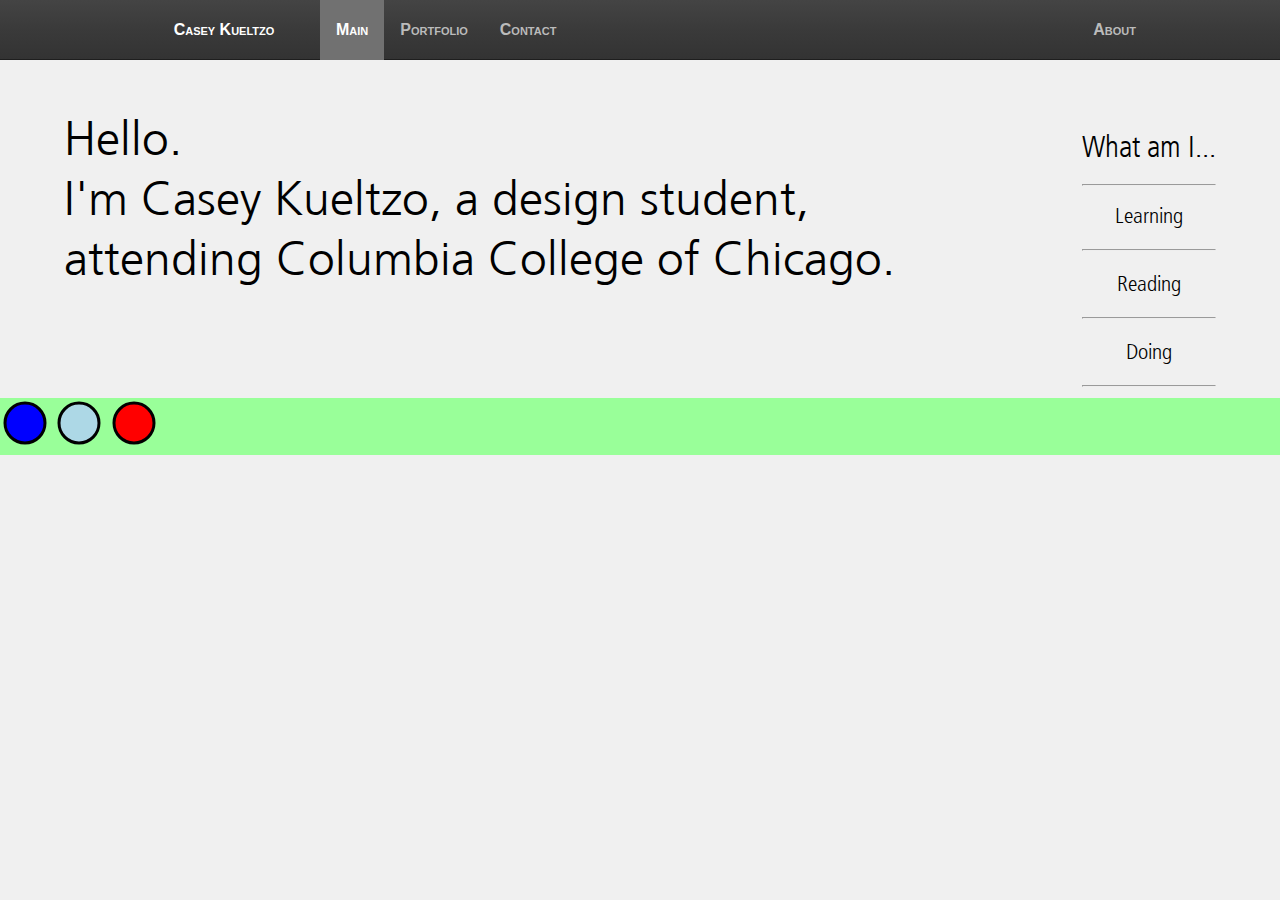
==== index.html @ 2d37c60b "first commit" ====
<!DOCTYPE html>
<html lang="en">

<head>
	<meta charset="UTF-8" name="viewport" content="width=device-width, initial-scale=1.0">
	<title>Casey Kueltzo</title>
	<link rel="stylesheet" href="style.css">
	<script src="script.js"></script>

</head>

<body>
    
	<header>
		<nav>
            <div class="navbar">
                <a href ="" class="nameplate">Casey Kueltzo</a>
                <a class="menubtn">&#x2630;</a>
            <ul class="topnav">  
                <li ><a href ="" class="active word">Main</a><a href="" class="active btn">
<?xml version="1.0" encoding="iso-8859-1"?>
<!-- Generator: Adobe Illustrator 16.0.0, SVG Export Plug-In . SVG Version: 6.00 Build 0)  -->
<!DOCTYPE svg PUBLIC "-//W3C//DTD SVG 1.1//EN" "http://www.w3.org/Graphics/SVG/1.1/DTD/svg11.dtd">
<svg version="1.1" id="Capa_1" xmlns="http://www.w3.org/2000/svg" xmlns:xlink="http://www.w3.org/1999/xlink" x="0px" y="0px"
	 width="24px" height="24px" viewBox="0 0 24 24" style="enable-background:new 0 0 24 24;"
	 xml:space="preserve">
<g>
	<g>
		<path d="M230.149,120.939L65.986,256.274c0,0.191-0.048,0.472-0.144,0.855c-0.094,0.38-0.144,0.656-0.144,0.852v137.041
			c0,4.948,1.809,9.236,5.426,12.847c3.616,3.613,7.898,5.431,12.847,5.431h109.63V303.664h73.097v109.64h109.629
			c4.948,0,9.236-1.814,12.847-5.435c3.617-3.607,5.432-7.898,5.432-12.847V257.981c0-0.76-0.104-1.334-0.288-1.707L230.149,120.939
			z"/>
		<path d="M457.122,225.438L394.6,173.476V56.989c0-2.663-0.856-4.853-2.574-6.567c-1.704-1.712-3.894-2.568-6.563-2.568h-54.816
			c-2.666,0-4.855,0.856-6.57,2.568c-1.711,1.714-2.566,3.905-2.566,6.567v55.673l-69.662-58.245
			c-6.084-4.949-13.318-7.423-21.694-7.423c-8.375,0-15.608,2.474-21.698,7.423L3.172,225.438c-1.903,1.52-2.946,3.566-3.14,6.136
			c-0.193,2.568,0.472,4.811,1.997,6.713l17.701,21.128c1.525,1.712,3.521,2.759,5.996,3.142c2.285,0.192,4.57-0.476,6.855-1.998
			L230.149,95.817l197.57,164.741c1.526,1.328,3.521,1.991,5.996,1.991h0.858c2.471-0.376,4.463-1.43,5.996-3.138l17.703-21.125
			c1.522-1.906,2.189-4.145,1.991-6.716C460.068,229.007,459.021,226.961,457.122,225.438z"/>
	</g>
</g>
<g>
</g>
<g>
</g>
<g>
</g>
<g>
</g>
<g>
</g>
<g>
</g>
<g>
</g>
<g>
</g>
<g>
</g>
<g>
</g>
<g>
</g>
<g>
</g>
<g>
</g>
<g>
</g>
<g>
</g>
</svg></a></li>
                <li><a href ="portfolio.html" class="word">Portfolio</a><a href="portfolio.html" class="btn"><svg fill="#000000" height="24" viewBox="0 0 24 24" width="24" xmlns="http://www.w3.org/2000/svg">
    <path d="M0 0h24v24H0z" fill="none"/>
    <path d="M20 6h-8l-2-2H4c-1.1 0-1.99.9-1.99 2L2 18c0 1.1.9 2 2 2h16c1.1 0 2-.9 2-2V8c0-1.1-.9-2-2-2zm0 12H4V8h16v10z"/>
</svg></a></li>
                <li><a href ="contact.html" class="word">Contact</a><a href="contact.html" class="btn"><svg fill="#000000" height="24" viewBox="0 0 24 24" width="24" xmlns="http://www.w3.org/2000/svg">
    <path d="M0 0h24v24H0z" fill="none"/>
    <path d="M21 8V7l-3 2-3-2v1l3 2 3-2zm1-5H2C.9 3 0 3.9 0 5v14c0 1.1.9 2 2 2h20c1.1 0 1.99-.9 1.99-2L24 5c0-1.1-.9-2-2-2zM8 6c1.66 0 3 1.34 3 3s-1.34 3-3 3-3-1.34-3-3 1.34-3 3-3zm6 12H2v-1c0-2 4-3.1 6-3.1s6 1.1 6 3.1v1zm8-6h-8V6h8v6z"/>
    <path d="M0 0h24v24H0z" fill="none"/>
</svg></a></li>
                <li  class="right"><a href ="about.html" class="word">About</a><a href="about.html" class="btn"><svg fill="#000000" height="24" viewBox="0 0 24 24" width="24" xmlns="http://www.w3.org/2000/svg" xmlns:xlink="http://www.w3.org/1999/xlink">
    <defs>
        <path d="M0 0h24v24H0V0z" id="a"/>
    </defs>
    <clipPath id="b">
        <use overflow="visible" xlink:href="#a"/>
    </clipPath>
    <path clip-path="url(#b)" d="M21 5c-1.11-.35-2.33-.5-3.5-.5-1.95 0-4.05.4-5.5 1.5-1.45-1.1-3.55-1.5-5.5-1.5S2.45 4.9 1 6v14.65c0 .25.25.5.5.5.1 0 .15-.05.25-.05C3.1 20.45 5.05 20 6.5 20c1.95 0 4.05.4 5.5 1.5 1.35-.85 3.8-1.5 5.5-1.5 1.65 0 3.35.3 4.75 1.05.1.05.15.05.25.05.25 0 .5-.25.5-.5V6c-.6-.45-1.25-.75-2-1zm0 13.5c-1.1-.35-2.3-.5-3.5-.5-1.7 0-4.15.65-5.5 1.5V8c1.35-.85 3.8-1.5 5.5-1.5 1.2 0 2.4.15 3.5.5v11.5z"/>
</svg></a></li>
                
            </ul>
            </div>
		</nav>
	</header>
    
    <main>
    <p class="intro">Hello. <br>I'm Casey Kueltzo, a design student, <br> attending Columbia College of Chicago.</p>
    
    <aside class="learning">
        <h2> What am I...</h2>
        <hr>
        <ul>
            <li>Learning<hr></li>
            <li>Reading<hr></li>
            <li>Doing<hr></li>
        </ul>
        </aside></main>

    <footer class="social">
        <svg height="50" width="50">
            <circle cx="25" cy="25" r="20" stroke="black" stroke-width="3" fill="blue" />
        </svg>
        <svg height="50" width="50">
            <circle cx="25" cy="25" r="20" stroke="black" stroke-width="3" fill="lightblue" />
        </svg>
        <svg height="50" width="50">
            <circle cx="25" cy="25" r="20" stroke="black" stroke-width="3" fill="red" />
        </svg>
    </footer>
</body>
<!--<a href="" class="btn"><img src="images/icons/home.svg"></a>-->
</html>
---- style.css ----
/*

selectors{
		properties: values;
}
*/

/* '!important' after a value overrides precedence */

/*make a pop-up, and a fixed navigation bar*/

/* Theme

salmon: #ffa07a;
light gray: #efefef
middle gray: #bbb
mid-dark gray: #686868
dark gray: #333
white: #fff

*/

* {
    -webkit-box-sizing: border-box;
    -moz-box-sizing: border-box;
    box-sizing: border-box;
}


hr{
	color: #ffffff;
    clear: both;
}

body{
	margin: 60px 0 0 0;
    padding: 0;
	font-family: helvetica,"Times New Roman", Arial;
	background-color: #f0f0f0;
	text-align: justify;
	line-height: 150%;
}


/*---------------------------------------------------------
                    Navigation Bar
---------------------------------------------------------*/

header{
    position: fixed;
    width: 100%;
    top: 0;
}


nav{
	font-variant: small-caps;
/*    text-transform: uppercase;*/
	text-align: center;
    margin: 0%;
}

.navbar{
    background: linear-gradient(#444, #3a3a3a, #333);
    border-bottom: 1px solid #1e1e1e;
    text-align: center;
    height: 60px;
}

.nameplate{
    overflow: hidden;
    width: 25%;
    float:left;
    height: 60px;
	display: inline-block;
	font-weight: bold;
    padding: 0 0 0 10%;
	color: #bbb;
    line-height: 60px;
	text-decoration: none;
}

ul.topnav{
	list-style-type: none;
    margin: 0 auto;
    padding: 0 10% 0 0;
    overflow: hidden;
    width: 75%
}

ul.topnav li{
    float:left;
    height: 60px;
}

ul.topnav li a{
	display: inline-block;
	font-weight: bold;
	color: #bbb;
	padding: 0px 16px;
    line-height: 60px;
	text-decoration: none;
    text-align: center;
/*    height: 60px;*/
    
    -webkit-transition: .33s color ease-in-out, .4s background ease-in-out;
    -moz-transition: .33s color ease-in-out, .4s background ease-in-out;
    -ms-transition: .33s color ease-in-out, .4s background ease-in-out;
    -o-transition: .33s color ease-in-out, .4s background ease-in-out;
    transition: .33s color ease-in-out, .4s background ease-in-out;
}

ul.topnav li a:hover:not(.active){
	color: #fff;
}

ul.topnav li a:focus{
	color: #fff;
	background: #717171;
    outline: none;
}

ul.topnav li a:active:not(.active){
	margin: none;
	padding: none;
}

ul.topnav li a.active{
	color: #fff;
	background: #717171;
}

ul.topnav li.right{
    float: right;
}

.nameplate:hover, .nameplate:focus, .nameplate:active{
    color: #fff;
}

ul.topnav li a.btn{
    width: 100%
}

ul.topnav li a.btn svg{
    display: block;
    position: relative;
    top:18px;
    fill: #bbb;
}

.menubtn{
    display: none;
    color: #bbb;
    margin: 0 auto;
    float: right;
    width: 25%;
    line-height: 60px;
}

/*-------------------------------------------------------------------
                        Content/Paragraphs
-------------------------------------------------------------------*/

h1{
    
}

h2{
    font-family: frutiger-light-condensed;
    font-size: 30px;
    font-weight: 100;
}
main {
    margin: 5%;
}

.intro {
    font-family: frutiger-light;
    float: left;
    text-align: left;;
    line-height: 60px;
    font-size: 48px;
    width: 75%;
    height: auto;
    
}

.learning {
    margin: 4% 0% 0% 0%;
    float: right;
}

.learning ul{
    padding: 0;
    margin: 0 auto;
    list-style-type: none;
}

.learning ul li{
    float: none;
    font-family: frutiger-light-condensed;
/*    line-height: 60px;*/
    font-size: 22px;
    line-height: 44px;
	text-decoration: none;
    text-align: center;
/*    border-bottom: 1px solid black;*/
}

form{
    margin: 10% auto;
    padding: 0;
    width: 40%;
    text-align: center;
}

#name, #email, #phone{
    float: right;
    width: 50%;
}

#n, #e, #p{
    display: inline-block;
    position: absolute;
    left: 38%;
    text-align: left;
    margin: 0;
    padding: 0;
}
/*-----------------------------------------------------
                    Footer
-----------------------------------------------------*/

footer{
	background-color: #99ff99;
	clear: both;
}

footer p{
    border: outset 3px #CC00AA;
}

/*-----------------------------------------------------
                   Fonts
-----------------------------------------------------*/

@font-face {
    font-family: frutiger-light;
    src: url(fonts/frutigerlight.ttf);
}

@font-face {
    font-family: frutiger-light-condensed;
    src: url(fonts/frutigerlightcondensed.ttf);
}

@font-face {
    font-family: frutiger-roman;
    src: url(fonts/frutigerroman.ttf);
}
/*---------------------------------------------------------
                    Responsive Design
---------------------------------------------------------*/

@media screen and (min-width: 0px) and (max-width:407px){
    body{
        padding: 0;
        margin: 0;
    }
    
    .navbar{
        bottom: 0;
        position: fixed;
        width: 100%;
        border-top: 1px solid #1e1e1e;
        
        margin: 0px;
        padding: 0px;
    }
    
    .nameplate{
        width: 75%;
        padding: 0;
        pointer-events: none;
/*        cursor: default;*/
    }
    
    ul.topnav{
        list-style-type: none;
        width: 100%;
        padding: 0;
        position: absolute;
        bottom: 100%;
        display: none;
        background: #f0f0f0;
    }
    

    a.menubtn:hover + ul.topnav{
        display: block;
    }
    
    a.menubtn:active + ul.topnav{
        display: block;
    }

/*
    .navbar:hover > ul{
        display:block;
    }
    
    .navbar:active > ul{
        display: block;
    }
*/

    
    ul.topnav li{
        float: none;
        width: 100%;
        border-top: 1px solid #bbb;
    }
    
    
    ul.topnav li.right{
        float: none;
    }
    
    ul.topnav li a{
        width: 100%;
    }
    
    ul.topnav li a.btn{
        display:none;
    }
    
    .menubtn{
        display: inline-block;
    }
}

@media screen and (min-width: 408px) and (max-width: 615px){
    body{
        padding 0;
        margin: 0;
    }
    
    .navbar{
        bottom: 0;
        position: fixed;
        width: 100%;
        border-top: 1px solid #1e1e1e;
    }
    

    /*
    ul.topnav li.right{
        float: left;
    }
*/
    
    ul.topnav li a.word{
        display: none;
    }
    
    ul.topnav li a.btn{
        display: inline-block;
        height: 100%;
    }
    
    body{
        margin: 0px;
    }
    
    .nameplate{
        padding: 0;
    }
}

@media screen and (min-width: 616px) and (max-width: 819px){
    ul.topnav li a.word{
        display:inline-block;
    }
    
    ul.topnav li a.btn{
        display:none;
    }
    
    .nameplate{
        padding: 0;
    }
}

@media screen and (min-width: 820px){
    ul.topnav li a.word{
        display:inline-block;
    }
    
    ul.topnav li a.btn{
        display:none;
    }   
}
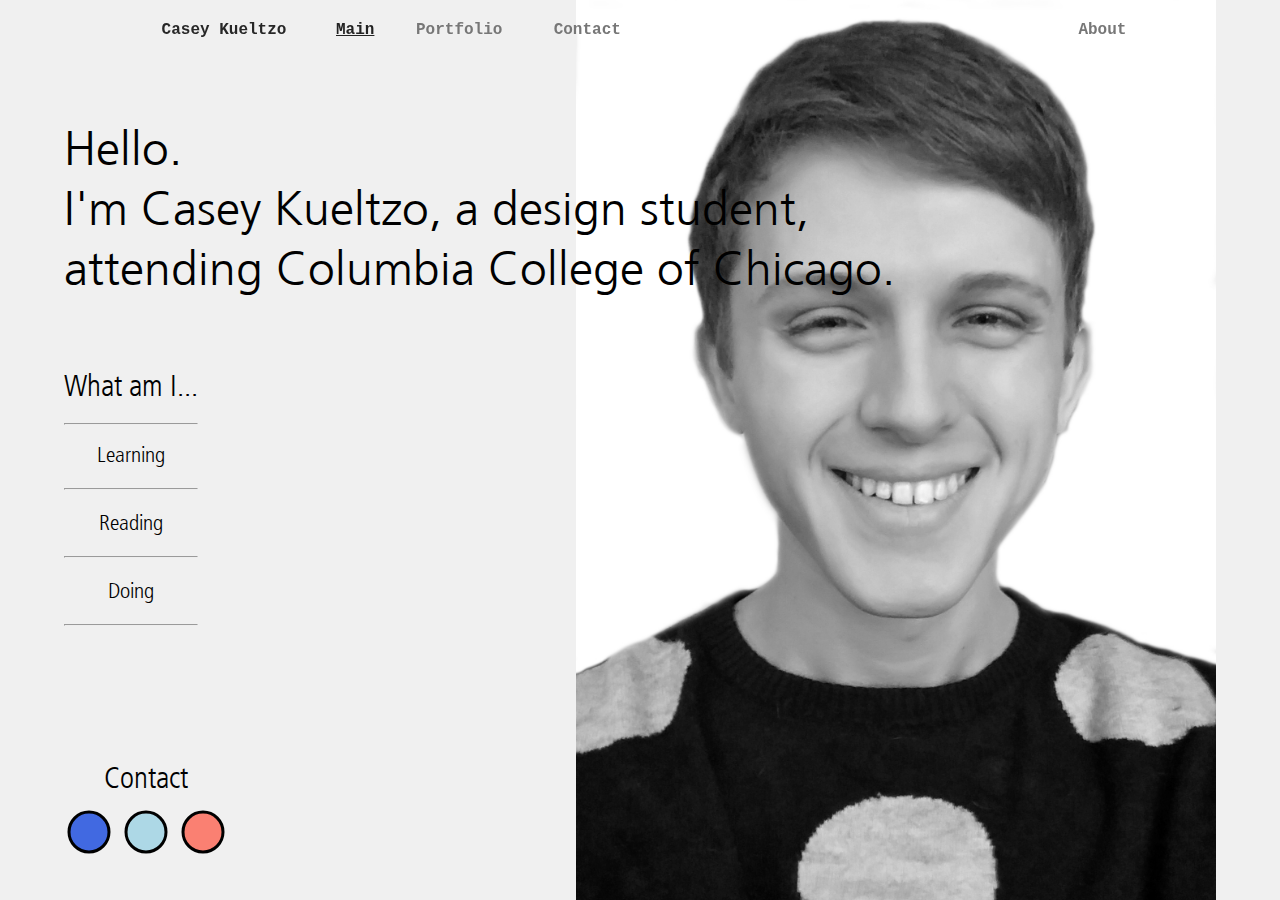
==== commit 316c7bbb: "update" ====
--- a/index.html
+++ b/index.html
@@ -69,16 +69,16 @@
 <g>
 </g>
 </svg></a></li>
-                <li><a href ="portfolio.html" class="word">Portfolio</a><a href="portfolio.html" class="btn"><svg fill="#000000" height="24" viewBox="0 0 24 24" width="24" xmlns="http://www.w3.org/2000/svg">
+                <li><a href ="portfolio.html" class="word">&nbsp;Portfolio&nbsp;</a><a href="portfolio.html" class="btn"><svg fill="#000000" height="24" viewBox="0 0 24 24" width="24" xmlns="http://www.w3.org/2000/svg">
     <path d="M0 0h24v24H0z" fill="none"/>
     <path d="M20 6h-8l-2-2H4c-1.1 0-1.99.9-1.99 2L2 18c0 1.1.9 2 2 2h16c1.1 0 2-.9 2-2V8c0-1.1-.9-2-2-2zm0 12H4V8h16v10z"/>
 </svg></a></li>
-                <li><a href ="contact.html" class="word">Contact</a><a href="contact.html" class="btn"><svg fill="#000000" height="24" viewBox="0 0 24 24" width="24" xmlns="http://www.w3.org/2000/svg">
+                <li><a href ="contact.html" class="word">&nbsp;Contact&nbsp;</a><a href="contact.html" class="btn"><svg fill="#000000" height="24" viewBox="0 0 24 24" width="24" xmlns="http://www.w3.org/2000/svg">
     <path d="M0 0h24v24H0z" fill="none"/>
     <path d="M21 8V7l-3 2-3-2v1l3 2 3-2zm1-5H2C.9 3 0 3.9 0 5v14c0 1.1.9 2 2 2h20c1.1 0 1.99-.9 1.99-2L24 5c0-1.1-.9-2-2-2zM8 6c1.66 0 3 1.34 3 3s-1.34 3-3 3-3-1.34-3-3 1.34-3 3-3zm6 12H2v-1c0-2 4-3.1 6-3.1s6 1.1 6 3.1v1zm8-6h-8V6h8v6z"/>
     <path d="M0 0h24v24H0z" fill="none"/>
 </svg></a></li>
-                <li  class="right"><a href ="about.html" class="word">About</a><a href="about.html" class="btn"><svg fill="#000000" height="24" viewBox="0 0 24 24" width="24" xmlns="http://www.w3.org/2000/svg" xmlns:xlink="http://www.w3.org/1999/xlink">
+                <li  class="right"><a href ="about.html" class="word">&nbsp;About&nbsp;</a><a href="about.html" class="btn"><svg fill="#000000" height="24" viewBox="0 0 24 24" width="24" xmlns="http://www.w3.org/2000/svg" xmlns:xlink="http://www.w3.org/1999/xlink">
     <defs>
         <path d="M0 0h24v24H0V0z" id="a"/>
     </defs>
@@ -107,15 +107,17 @@
         </aside></main>
 
     <footer class="social">
-        <svg height="50" width="50">
-            <circle cx="25" cy="25" r="20" stroke="black" stroke-width="3" fill="blue" />
-        </svg>
-        <svg height="50" width="50">
+        <label>Contact</label>
+        <br>
+        <a href="http://www.facebook.com/casey0kueltzo"><svg height="50" width="50">
+            <circle cx="25" cy="25" r="20" stroke="black" stroke-width="3" fill="royalblue" />
+        </svg></a>
+        <a href="https://www.linkedin.com/in/caseykueltzo/"><svg height="50" width="50">
             <circle cx="25" cy="25" r="20" stroke="black" stroke-width="3" fill="lightblue" />
-        </svg>
-        <svg height="50" width="50">
-            <circle cx="25" cy="25" r="20" stroke="black" stroke-width="3" fill="red" />
-        </svg>
+            </svg></a>
+        <a href="mailto:caseykueltzo@gmail.com"><svg height="50" width="50">
+            <circle cx="25" cy="25" r="20" stroke="black" stroke-width="3" fill="salmon" />
+            </svg></a>
     </footer>
 </body>
 <!--<a href="" class="btn"><img src="images/icons/home.svg"></a>-->
--- a/style.css
+++ b/style.css
@@ -35,8 +35,12 @@
 body{
 	margin: 60px 0 0 0;
     padding: 0;
-	font-family: helvetica,"Times New Roman", Arial;
+/*	font-family: helvetica,"Times New Roman", Arial;*/
 	background-color: #f0f0f0;
+    background-image: url(images/ID%20BW.jpg);
+    background-repeat: no-repeat;
+    background-size: 50% auto;
+    background-position: 90% top;
 	text-align: justify;
 	line-height: 150%;
 }
@@ -54,15 +58,13 @@
 
 
 nav{
-	font-variant: small-caps;
-/*    text-transform: uppercase;*/
+    font-family: "Courier New";
 	text-align: center;
+    line-height: 60px;
     margin: 0%;
 }
 
 .navbar{
-    background: linear-gradient(#444, #3a3a3a, #333);
-    border-bottom: 1px solid #1e1e1e;
     text-align: center;
     height: 60px;
 }
@@ -75,7 +77,7 @@
 	display: inline-block;
 	font-weight: bold;
     padding: 0 0 0 10%;
-	color: #bbb;
+	color: #777;
     line-height: 60px;
 	text-decoration: none;
 }
@@ -96,7 +98,7 @@
 ul.topnav li a{
 	display: inline-block;
 	font-weight: bold;
-	color: #bbb;
+	color: #777;
 	padding: 0px 16px;
     line-height: 60px;
 	text-decoration: none;
@@ -111,12 +113,11 @@
 }
 
 ul.topnav li a:hover:not(.active){
-	color: #fff;
+	color: #272727;
 }
 
 ul.topnav li a:focus{
-	color: #fff;
-	background: #717171;
+	color: #272727;
     outline: none;
 }
 
@@ -126,8 +127,8 @@
 }
 
 ul.topnav li a.active{
-	color: #fff;
-	background: #717171;
+	color: #222;
+    text-decoration: underline;
 }
 
 ul.topnav li.right{
@@ -135,7 +136,7 @@
 }
 
 .nameplate:hover, .nameplate:focus, .nameplate:active{
-    color: #fff;
+    color: #272727;
 }
 
 ul.topnav li a.btn{
@@ -177,8 +178,8 @@
 
 .intro {
     font-family: frutiger-light;
-    float: left;
-    text-align: left;;
+    padding-top: 5%;
+    text-align: left;
     line-height: 60px;
     font-size: 48px;
     width: 75%;
@@ -187,8 +188,8 @@
 }
 
 .learning {
-    margin: 4% 0% 0% 0%;
-    float: right;
+    float: left;
+/*    margin: 5% 0%;*/
 }
 
 .learning ul{
@@ -208,6 +209,10 @@
 /*    border-bottom: 1px solid black;*/
 }
 
+.learning ul li:hover{
+    color: #777;
+}
+
 form{
     margin: 10% auto;
     padding: 0;
@@ -233,12 +238,21 @@
 -----------------------------------------------------*/
 
 footer{
-	background-color: #99ff99;
-	clear: both;
-}
-
-footer p{
-    border: outset 3px #CC00AA;
+    position: absolute;
+    margin-left: 5%;
+    clear: both;
+    bottom: 0px;
+    height: 150px;
+    
+    font-family: frutiger-light-condensed;
+    font-size: 30px;
+    font-weight: 100;
+    text-align: center;
+}
+
+footer label{
+    display: inline-block;
+    margin: 10%;
 }
 
 /*-----------------------------------------------------
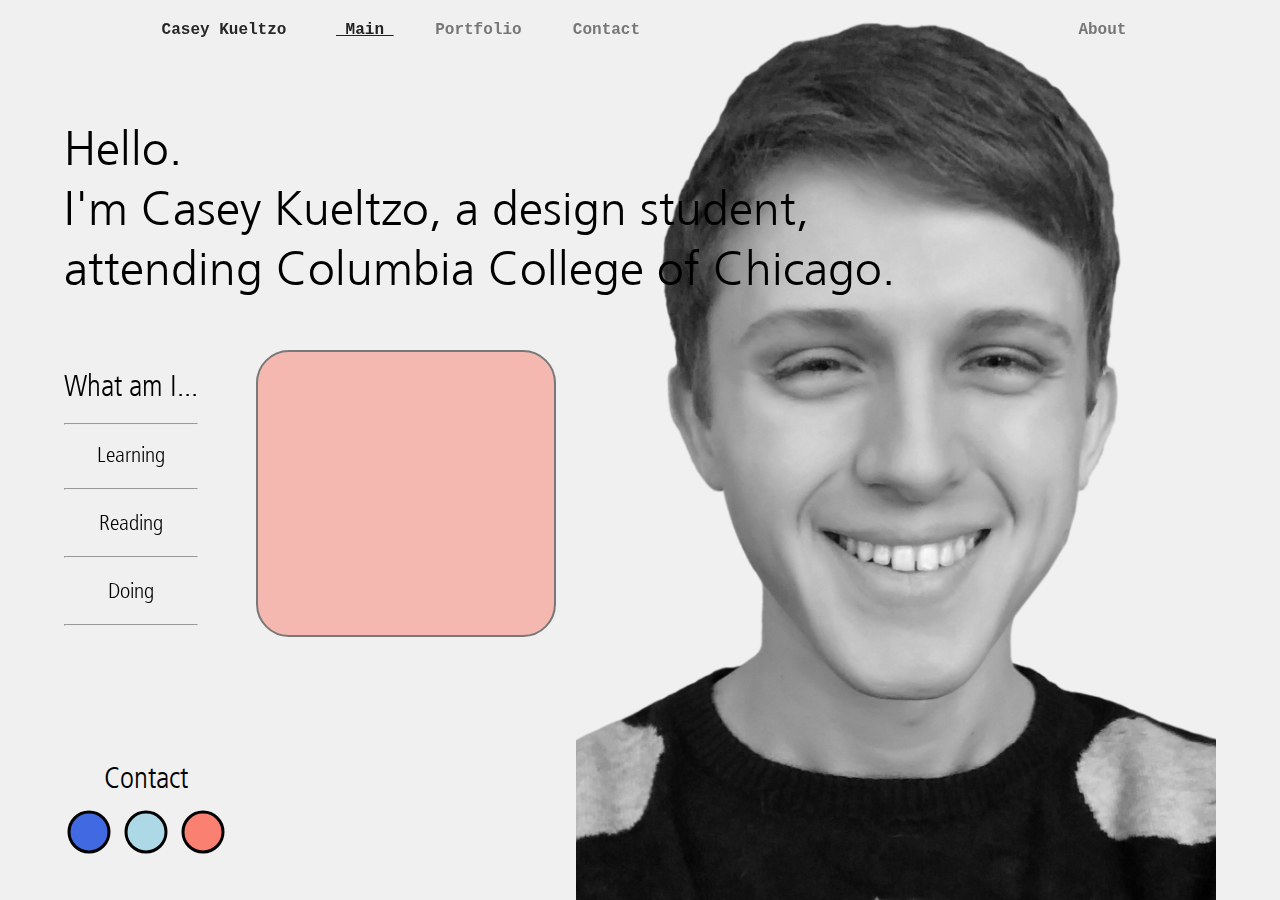
==== commit fcfbb35b: "background done" ====
--- a/index.html
+++ b/index.html
@@ -6,7 +6,16 @@
 	<title>Casey Kueltzo</title>
 	<link rel="stylesheet" href="style.css">
 	<script src="script.js"></script>
+    <script>
+      (function(i,s,o,g,r,a,m){i['GoogleAnalyticsObject']=r;i[r]=i[r]||function(){
+      (i[r].q=i[r].q||[]).push(arguments)},i[r].l=1*new Date();a=s.createElement(o),
+      m=s.getElementsByTagName(o)[0];a.async=1;a.src=g;m.parentNode.insertBefore(a,m)
+      })(window,document,'script','https://www.google-analytics.com/analytics.js','ga');
 
+      ga('create', 'UA-97337082-1', 'auto');
+      ga('send', 'pageview');
+
+    </script>
 </head>
 
 <body>
@@ -17,7 +26,7 @@
                 <a href ="" class="nameplate">Casey Kueltzo</a>
                 <a class="menubtn">&#x2630;</a>
             <ul class="topnav">  
-                <li ><a href ="" class="active word">Main</a><a href="" class="active btn">
+                <li ><a href ="" class="active word">&nbsp;Main&nbsp;</a><a href="" class="active btn">
 <?xml version="1.0" encoding="iso-8859-1"?>
 <!-- Generator: Adobe Illustrator 16.0.0, SVG Export Plug-In . SVG Version: 6.00 Build 0)  -->
 <!DOCTYPE svg PUBLIC "-//W3C//DTD SVG 1.1//EN" "http://www.w3.org/Graphics/SVG/1.1/DTD/svg11.dtd">
@@ -96,15 +105,25 @@
     <main>
     <p class="intro">Hello. <br>I'm Casey Kueltzo, a design student, <br> attending Columbia College of Chicago.</p>
     
-    <aside class="learning">
-        <h2> What am I...</h2>
-        <hr>
-        <ul>
-            <li>Learning<hr></li>
-            <li>Reading<hr></li>
-            <li>Doing<hr></li>
-        </ul>
-        </aside></main>
+    <div class="whatami">
+        <aside>
+            <h2> What am I...</h2>
+            <hr>
+            <ul>
+                <li>Learning<hr></li>
+                <li>Reading<hr></li>
+                <li>Doing<hr></li>
+            </ul>
+        </aside>
+        <section>
+        </section>
+    </div>
+    
+    <div class ="head"></div>
+    
+    
+    
+    </main>
 
     <footer class="social">
         <label>Contact</label>
--- a/style.css
+++ b/style.css
@@ -12,6 +12,7 @@
 /* Theme
 
 salmon: #ffa07a;
+background: #f0f0f0
 light gray: #efefef
 middle gray: #bbb
 mid-dark gray: #686868
@@ -26,7 +27,6 @@
     box-sizing: border-box;
 }
 
-
 hr{
 	color: #ffffff;
     clear: both;
@@ -37,7 +37,7 @@
     padding: 0;
 /*	font-family: helvetica,"Times New Roman", Arial;*/
 	background-color: #f0f0f0;
-    background-image: url(images/ID%20BW.jpg);
+/*    background-image: url(images/ID%20BW.png);*/
     background-repeat: no-repeat;
     background-size: 50% auto;
     background-position: 90% top;
@@ -86,7 +86,7 @@
 	list-style-type: none;
     margin: 0 auto;
     padding: 0 10% 0 0;
-    overflow: hidden;
+    overflow: hidden;center
     width: 75%
 }
 
@@ -187,18 +187,23 @@
     
 }
 
-.learning {
+
+.whatami{
+    height: 100%;
+    display: flex;
+}
+.whatami aside{
     float: left;
 /*    margin: 5% 0%;*/
 }
 
-.learning ul{
+.whatami ul{
     padding: 0;
     margin: 0 auto;
     list-style-type: none;
 }
 
-.learning ul li{
+.whatami ul li{
     float: none;
     font-family: frutiger-light-condensed;
 /*    line-height: 60px;*/
@@ -209,9 +214,21 @@
 /*    border-bottom: 1px solid black;*/
 }
 
-.learning ul li:hover{
+.whatami ul li:hover{
     color: #777;
 }
+
+.whatami section{
+    margin-left: 5%;
+    align-items: stretch;
+    float: left;
+    background: salmon;
+    width: 300px;
+    border-radius: 33px;
+    border: 2px black solid;
+    opacity: 0.5;
+}
+
 
 form{
     margin: 10% auto;
@@ -232,6 +249,19 @@
     text-align: left;
     margin: 0;
     padding: 0;
+}
+
+.head{
+    float: right;
+    position: fixed;
+    top: 0;
+    left: 45%;
+    width: 50%;
+    height: 100vh;
+    z-index: -1;
+    background-image: url(images/ID%20BW.png);
+    background-size: cover;
+    background-position: center top;
 }
 /*-----------------------------------------------------
                     Footer
@@ -414,4 +444,11 @@
     ul.topnav li a.btn{
         display:none;
     }   
+}
+
+@media screen and (max-width: 1200px){
+    .head{
+        left: 33%;
+        width: 67%;
+    }
 }